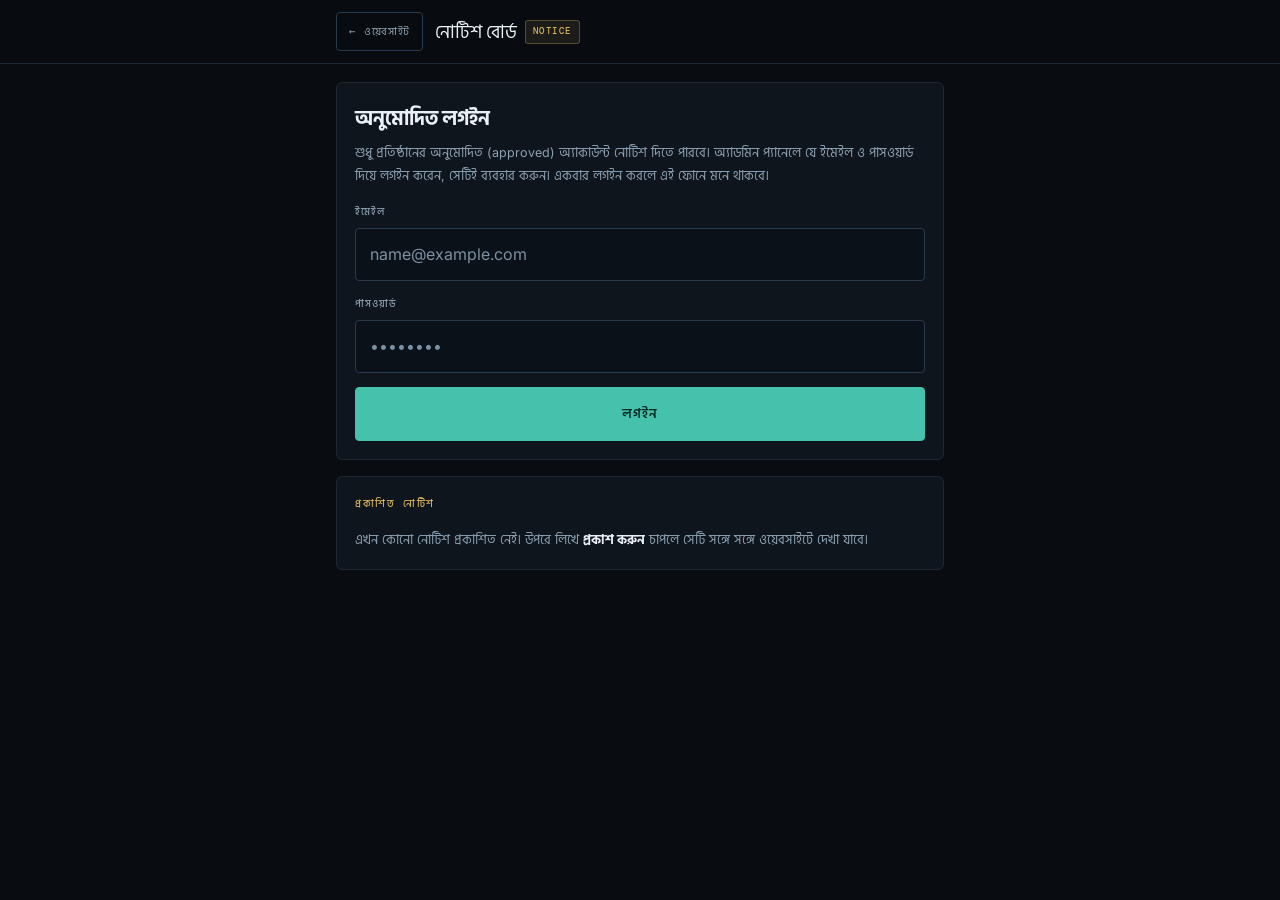
==== notice/index.html @ 4fd86514 "notice: phone notice board at /notice/ (approved login, publish, take down) + the live notice bar on" ====
<!DOCTYPE html>
<html lang="bn">
<head>
<meta charset="UTF-8">
<meta name="viewport" content="width=device-width, initial-scale=1.0">
<meta name="robots" content="noindex, nofollow">
<meta name="theme-color" content="#090d12">
<title>নোটিশ বোর্ড · Notice board</title>
<link rel="icon" href="../assets/img/logo.png">
<link rel="preconnect" href="https://fonts.googleapis.com">
<link rel="preconnect" href="https://fonts.gstatic.com" crossorigin>
<link href="https://fonts.googleapis.com/css2?family=DM+Mono:wght@400;500&family=Hind+Siliguri:wght@400;500;600;700&family=Inter+Tight:wght@500;600;700&family=Inter:wght@400;500;600&display=swap" rel="stylesheet">
<link rel="stylesheet" href="../assets/css/site.css?v=20261029m">
<style>
  /* ── the notice board page — phone first, one column, big targets ── */
  .nb-page{min-height:100vh; background:var(--bg)}
  .nb-top{
    position:sticky; top:0; z-index:20; background:var(--glass);
    backdrop-filter:blur(14px) saturate(130%); border-bottom:1px solid var(--border);
  }
  .nb-top-in{
    max-width:640px; margin:0 auto; padding:12px 16px;
    display:flex; align-items:center; gap:12px;
  }
  .nb-back{
    font-family:var(--font-mono); font-size:11px; letter-spacing:.06em; text-transform:uppercase;
    color:var(--muted); border:1px solid var(--border2); border-radius:var(--r-btn);
    padding:9px 12px; white-space:nowrap;
  }
  .nb-back:hover{color:var(--text); border-color:var(--accent); background:var(--accent-t)}
  .nb-brand{
    font-family:var(--font-head); font-size:18px; color:var(--text); margin-right:auto;
    display:flex; align-items:center; gap:8px;
  }
  .nb-brand b{
    font-family:var(--font-mono); font-size:9px; font-weight:500; letter-spacing:.16em;
    text-transform:uppercase; color:var(--gold); background:var(--gold-t);
    border:1px solid var(--gold-edge); border-radius:var(--r-tag); padding:3px 7px;
  }
  .nb-out{
    font-family:var(--font-mono); font-size:11px; letter-spacing:.06em;
    color:var(--muted); background:transparent; border:0; padding:9px 4px; cursor:pointer;
  }
  .nb-out:hover{color:var(--crimson)}
  .nb-wrap{max-width:640px; margin:0 auto; padding:18px 16px 64px; display:flex; flex-direction:column; gap:16px}
  .nb-card{
    background:var(--surface); border:1px solid var(--border);
    border-radius:var(--r-card); padding:18px;
  }
  .nb-card h1{font-family:var(--font-head); font-size:20px; margin-bottom:6px; color:var(--text)}
  .nb-card h2{
    font-family:var(--font-mono); font-size:10px; font-weight:500; letter-spacing:.16em;
    text-transform:uppercase; color:var(--gold); margin-bottom:14px;
  }
  .nb-hint{font-size:12.5px; color:var(--muted); line-height:1.8; margin-bottom:16px}
  .nb-page label{
    display:block; margin-bottom:14px;
    font-family:var(--font-mono); font-size:10px; letter-spacing:.1em;
    text-transform:uppercase; color:var(--muted);
  }
  .nb-page input, .nb-page select, .nb-page textarea{
    display:block; width:100%; margin-top:7px;
    background:var(--field); border:1px solid var(--border2); border-radius:var(--r-input);
    padding:13px 14px; color:var(--text);
    font-family:var(--font-body); font-size:16px; line-height:1.6;
    text-transform:none; letter-spacing:0;
  }
  .nb-page textarea{min-height:104px; resize:vertical}
  .nb-page input:focus, .nb-page select:focus, .nb-page textarea:focus{
    outline:none; border-color:var(--accent); box-shadow:0 0 0 3px var(--accent-ring);
  }
  .nb-count{
    font-family:var(--font-mono); font-size:10.5px; color:var(--muted2);
    text-align:right; margin:-8px 0 12px;
  }
  .nb-btn{
    width:100%; padding:15px 18px; border-radius:var(--r-btn); cursor:pointer;
    font-family:var(--font-mono); font-size:13px; font-weight:500; letter-spacing:.08em;
    text-transform:uppercase; background:var(--surface2); border:1px solid var(--border2);
    color:var(--text); transition:background .18s, border-color .18s, color .18s;
  }
  .nb-btn:hover{border-color:var(--accent); color:var(--accent-d); background:var(--accent-t)}
  .nb-btn:disabled{opacity:.55; cursor:not-allowed}
  .nb-primary{background:var(--accent); border-color:var(--accent); color:var(--accent-ink); font-weight:600}
  .nb-primary:hover{background:var(--accent-d); border-color:var(--accent-d); color:var(--accent-ink)}
  .nb-row{display:grid; grid-template-columns:1fr 1fr; gap:12px}
  .nb-msg{
    margin:0; padding:12px 14px; border-radius:var(--r-input);
    font-size:13px; line-height:1.7; border:1px solid var(--border2); background:var(--surface2);
    color:var(--body);
  }
  .nb-msg.is-ok{background:var(--teal-bg); border-color:var(--teal-edge); color:var(--teal)}
  .nb-msg.is-err{background:var(--crimson-bg); border-color:var(--crimson-edge); color:var(--crimson)}
  .nb-msg.is-busy{background:var(--amber-bg); border-color:var(--amber-edge); color:var(--amber)}
  .nb-item{border-top:1px solid var(--border); padding:14px 0}
  .nb-item:first-child{border-top:0; padding-top:0}
  .nb-item.is-expired{opacity:.55}
  .nb-item-head{display:flex; align-items:center; gap:8px; flex-wrap:wrap; margin-bottom:8px}
  .nb-tag{
    font-family:var(--font-mono); font-size:9.5px; letter-spacing:.14em; text-transform:uppercase;
    padding:4px 8px; border-radius:var(--r-tag); border:1px solid var(--border2); color:var(--muted);
  }
  .nb-tag.is-open{color:var(--teal); border-color:var(--teal-edge); background:var(--teal-bg)}
  .nb-tag.is-warn{color:var(--amber); border-color:var(--amber-edge); background:var(--amber-bg)}
  .nb-exp{font-family:var(--font-mono); font-size:9.5px; letter-spacing:.08em; color:var(--muted2)}
  .nb-item-text{font-size:14.5px; line-height:1.85; color:var(--body); margin-bottom:10px; white-space:pre-wrap}
  .nb-item-foot{display:flex; align-items:center; justify-content:space-between; gap:10px; flex-wrap:wrap}
  .nb-meta{font-family:var(--font-mono); font-size:10px; letter-spacing:.06em; color:var(--muted2)}
  .nb-del{
    font-family:var(--font-mono); font-size:11px; letter-spacing:.06em; cursor:pointer;
    padding:9px 14px; border-radius:var(--r-btn); white-space:nowrap;
    color:var(--crimson); background:var(--crimson-bg); border:1px solid var(--crimson-edge);
  }
  .nb-del:hover{background:var(--crimson); color:#fff; border-color:var(--crimson)}
  .nb-empty{font-size:13px; color:var(--muted); line-height:1.85}
  .nb-empty b{color:var(--text)}
  .nb-editor-head{display:flex; align-items:baseline; justify-content:space-between; gap:10px; margin-bottom:14px}
  .nb-who{font-family:var(--font-mono); font-size:10px; color:var(--muted2); word-break:break-all; text-align:right}
  @media (max-width:430px){
    .nb-brand{font-size:16px}
    .nb-brand b{display:none}
    .nb-row{grid-template-columns:1fr}
  }
</style>
</head>
<body class="nb-page">

<header class="nb-top">
  <div class="nb-top-in">
    <a class="nb-back" href="../">← ওয়েবসাইট</a>
    <span class="nb-brand">নোটিশ বোর্ড <b>Notice</b></span>
    <button class="nb-out" id="nbOut" type="button" hidden>লগআউট</button>
  </div>
</header>

<main class="nb-wrap">

  <!-- ── sign in (an approved institute account) ── -->
  <section class="nb-card" id="nbLogin" hidden>
    <h1>অনুমোদিত লগইন</h1>
    <p class="nb-hint">
      শুধু প্রতিষ্ঠানের অনুমোদিত (approved) অ্যাকাউন্ট নোটিশ দিতে পারবে। অ্যাডমিন প্যানেলে যে ইমেইল ও
      পাসওয়ার্ড দিয়ে লগইন করেন, সেটিই ব্যবহার করুন। একবার লগইন করলে এই ফোনে মনে থাকবে।
    </p>
    <label>ইমেইল
      <input id="nbEmail" type="email" inputmode="email" autocomplete="username" autocapitalize="off" spellcheck="false" placeholder="name@example.com">
    </label>
    <label>পাসওয়ার্ড
      <input id="nbPass" type="password" autocomplete="current-password" placeholder="••••••••">
    </label>
    <button class="nb-btn nb-primary" id="nbLoginBtn" type="button">লগইন</button>
  </section>

  <!-- ── composer ── -->
  <section class="nb-card" id="nbEditor" hidden>
    <div class="nb-editor-head">
      <h1>নতুন নোটিশ</h1>
      <span class="nb-who" id="nbWho"></span>
    </div>
    <label>নোটিশের লেখা
      <textarea id="nbText" maxlength="600" placeholder="যেমন: ভর্তি চলছে — ২০২৭ সেশনে আগ্রহী শিক্ষার্থীদের ভর্তি চলছে।"></textarea>
    </label>
    <div class="nb-count" id="nbCount">০ / ৬০০</div>
    <div class="nb-row">
      <label>ধরন
        <select id="nbTag"></select>
      </label>
      <label>শেষ তারিখ (ঐচ্ছিক)
        <input id="nbExpire" type="date">
      </label>
    </div>
    <button class="nb-btn nb-primary" id="nbPublish" type="button">প্রকাশ করুন</button>
  </section>

  <p class="nb-msg" id="nbMsg" hidden></p>

  <!-- ── what is live right now ── -->
  <section class="nb-card">
    <h2>প্রকাশিত নোটিশ</h2>
    <div id="nbList"></div>
  </section>

</main>

<script src="../assets/js/site-links.js"></script>
<script src="../assets/js/notice-board.js?v=20261029"></script>
</body>
</html>
---- assets/css/site.css ----
/* ═══════════════════════════════════════════════════════════════
   JAMIA ISLAMIA MADRASAH — PUBLIC WEBSITE STYLESHEET
   ONE THEME, DAY AND NIGHT — "Madrasah Dusk"
   Teal (the single screen accent) + gold (the heritage layer) on
   blue-black. There is no theme switch and no language switch: the
   palette is fixed — high-contrast enough for midday sun, calm enough
   for a night screen — and every label renders Bangla · English.
   Tokens & grading: website/PLAN.md §3–4
   ═══════════════════════════════════════════════════════════════ */

:root{
  color-scheme:dark;
  /* ── surfaces — blue-black, never pure black (legible in daylight) ── */
  --bg:#090d12;          /* page */
  --surface:#0f151c;     /* cards, header, footer */
  --surface2:#151e28;    /* subtle fills, hover */
  --field:#0b1118;       /* inputs sit a step darker than the card */
  --border:#1d2835;      /* hairline */
  --border2:#2a3a4c;     /* emphasized */
  --glass:rgba(9,13,18,.82);
  /* ── ink ── */
  --text:#eaf1f6;        /* ≈15.5:1 on cards */
  --body:#bfcedd;        /* ≈11:1 */
  --nav:#c3d4e2;
  --muted:#8ca1b3;       /* ≈6.5:1 */
  /* micro-labels — every use is 8.5–12px, so it must clear WCAG AA 4.5:1 as
     NORMAL text, not the 3:1 large-text allowance. Measured on all four
     surfaces: --bg 5.90 · --surface 5.56 · --surface2 5.10 · --field 5.74. */
  --muted2:#7b90a3;
  /* ── accent — teal, the one screen accent ── */
  --accent:#46c2ac;
  --accent-d:#6fdcc8;    /* hover / brighter on dark */
  --accent-ink:#052a24;  /* ink on a filled teal control */
  --accent-t:rgba(70,194,172,.12);
  --accent-edge:rgba(70,194,172,.32);
  --accent-ring:rgba(70,194,172,.24);
  --accent-glow:rgba(70,194,172,.32);
  /* ── gold — the heritage layer (eyebrows, rules, stepper, year chips) ── */
  --gold:#d8b45e;
  --gold-bright:#edcf8f;
  --gold-deep:#a9873d;
  --gold-t:rgba(216,180,94,.10);
  --gold-edge:rgba(216,180,94,.30);
  /* ── semantic status (only ever on status tags / messages) ── */
  --teal:#4fd6a5;    --teal-bg:rgba(79,214,165,.10);    --teal-edge:rgba(79,214,165,.30);
  --amber:#f2be5c;   --amber-bg:rgba(242,190,92,.10);   --amber-edge:rgba(242,190,92,.30);
  --crimson:#f0645c; --crimson-bg:rgba(240,100,92,.10); --crimson-edge:rgba(240,100,92,.30);
  /* ── shape — boxy: softly squared cards, 4px controls ── */
  --r-card:6px; --r-btn:4px; --r-input:4px; --r-tag:3px; --r-chip:10px;
  /* ── elevation — borders first; shadows only for lift / modals ── */
  --sh-1:0 1px 0 rgba(0,0,0,.35);
  --sh-2:0 18px 44px -20px rgba(0,0,0,.9);
  /* ── motion ── */
  --ease:cubic-bezier(.22,1,.36,1);
  --ease-soft:cubic-bezier(.16,1,.3,1);
  /* ── ambient ── */
  --hero-top:#0d1620;
  --glow:rgba(70,194,172,.08);
  /* ── type (unchanged) ── */
  --font-head:'Inter Tight','Hind Siliguri',system-ui,-apple-system,sans-serif;
  --font-body:'Inter','Hind Siliguri',system-ui,-apple-system,'Segoe UI',sans-serif;
  --font-mono:'DM Mono','Hind Siliguri',ui-monospace,monospace;
  /* Arabic masthead only — Amiri is the classic Naskh book face: its marks sit
     correctly at UI sizes, where more display-oriented Arabic faces crowd.
     Falls back to another Naskh serif, never to tofu or a Latin face. */
  --font-ar:'Amiri','Scheherazade New','Noto Naskh Arabic','Traditional Arabic',serif;
}

/* ── Heading face ─────────────────────────────────────
   English headings use Inter Tight (a professional, headline-optimised
   sans) at 600; Bangla headings fall through to Hind Siliguri. */
.brand-name,.sec-title,.hero h1,.subj-name,.step-title,.apply-title,.value-title,
.fact-v:not(.empty),.stepper-title,.page-head h1{
  font-weight:600; letter-spacing:-.01em;
}

/* ── Islamic identity — an eight-point girih lattice, drawn in CSS ──
   Two squares rotated 45° over each other, hairline gold at 10 %. Pure
   data-URI so the page still ships with no build step and no new asset. */
:root{
  --girih:url("data:image/svg+xml,%3Csvg xmlns='http://www.w3.org/2000/svg' width='72' height='72' viewBox='0 0 72 72'%3E%3Cg fill='none' stroke='%23d8b45e' stroke-opacity='.13' stroke-width='1'%3E%3Crect x='17' y='17' width='38' height='38'/%3E%3Crect x='17' y='17' width='38' height='38' transform='rotate(45 36 36)'/%3E%3Crect x='27' y='27' width='18' height='18'/%3E%3C/g%3E%3C/svg%3E");
}

/* ── Language law — ONE SLOT = ONE LANGUAGE ──
   English is the labelling/orientation layer: eyebrows, micro-labels,
   chips, buttons and ONE orientation line per section (`.sec-en`). Bangla
   carries all body prose — the same sentence is never repeated in the
   other language. `.bi-en` only decorates English fragments that JS
   appends beside a Bangla label (status chips, timeline chips). */
.bi-en{
  font-family:inherit; font-size:.86em; font-weight:400;
  letter-spacing:inherit; text-transform:inherit; color:var(--muted);
}
.bi-en::before{content:" · "; color:var(--muted2)}
.bi-en.is-block{
  display:block; margin-top:5px; font-size:.6em; font-weight:400;
  letter-spacing:0; line-height:1.55; color:var(--muted2);
}
.bi-en.is-block::before{content:""}

/* The section's single English orientation line (never a translation). */
.sec-en{
  margin:0 0 26px; max-width:82ch;
  font-family:var(--font-mono); font-size:11px; line-height:1.75;
  letter-spacing:.03em; color:var(--muted2);
}
.sec-sub + .sec-en{margin-top:-18px}

*{margin:0;padding:0;box-sizing:border-box}
html{scroll-behavior:smooth}
body{
  background:var(--bg); color:var(--text);
  font-family:var(--font-body); font-size:15px; line-height:1.75;
  min-height:100vh; -webkit-font-smoothing:antialiased;
}
a{color:var(--accent-d); text-decoration:none; transition:color .18s}
a:hover{color:var(--text)}
img{display:block; max-width:100%}
code{font-family:var(--font-mono); font-size:.9em; background:var(--surface2); padding:1px 6px; border-radius:4px}
::selection{background:var(--accent-ring)}
:focus-visible{outline:2px solid var(--accent); outline-offset:2px; border-radius:4px}

/* ── Skip link — the first focusable element on every page ─────────────
   Keyboard and screen-reader users reach the page's content without walking
   the nine-item nav. Fixed (not absolute) so it still appears when the page
   is already scrolled; off-screen until focused, then it drops into the
   corner. z 120 sits above the header (100) and under the toast (500) — the
   site's existing overlay scale, no new rung. */
.skip-link{
  position:fixed; left:12px; top:-60px; z-index:120;
  display:inline-flex; align-items:center; min-height:44px; padding:0 20px;
  border-radius:var(--r-btn);
  background:var(--accent); color:var(--accent-ink);
  font-family:var(--font-mono); font-size:12px; font-weight:500;
  letter-spacing:.1em; text-transform:uppercase;
  transition:top 150ms var(--ease);
}
.skip-link:focus{top:8px; color:var(--accent-ink)}

/* ── Header ─────────────────────────────────────────── */
.site-header{
  position:sticky; top:0; z-index:100;
  background:var(--glass); backdrop-filter:blur(14px) saturate(130%);
  border-bottom:1px solid var(--border);
}
.header-in{
  max-width:1200px; margin:0 auto; padding:8px 24px;
  /* ONE bar height at every breakpoint: every row in it (brand, nav, Apply,
     menu) is a 44px target, so the sticky header lands on 60px everywhere and
     the section scroll offsets stay honest */
  min-height:60px;
  display:flex; align-items:center; gap:20px;
}
.brand{display:flex; align-items:center; gap:12px; min-width:44px; min-height:44px; flex-shrink:0}
.brand img{
  height:34px; width:auto; max-width:42px; object-fit:contain; flex-shrink:0;
  background:var(--surface2); border:1px solid var(--gold-edge); border-radius:6px; padding:3px;
}
/* ── Ribbon brand — the wordmark unfolds and folds back on its own ────────
   The logo-reveal idea, brought to the masthead, where the identity is
   actually read. Nothing about it is hover-gated: the Bangla name and the
   Latin line beneath it open slowly, hold readable for the longest part of the
   cycle, fold back behind the emblem, and start again. The emblem itself never
   moves, so the bar keeps its anchor at every moment of the loop.
   The fold is a clip on the text (max-width + overflow), not the text sliding
   away under the nav — the bar genuinely shortens to the emblem, while
   everything to its right (nav, Apply, menu) is pinned right and cannot jump.
   --brand-open must be at least the rendered width of the name or the last
   letter stays clipped. It is set from measurement, not taste: _probe_brand.js
   reports the rendered name width at every breakpoint and fails the check if
   nameWidth > --brand-open. And because the open state IS the natural width,
   the loop can never make the bar wider than the static header it replaces —
   so no breakpoint can overflow by animating. */
.brand-name{
  font-family:var(--font-head); font-size:17px; color:var(--text);
  white-space:nowrap;
  /* 1.35, not 1.2 — the name now clips itself, and Bangla matras sit above the
     Latin em box, so 1.2 shaved their tops off */
  line-height:1.35;
  --brand-open:182px;
  max-width:var(--brand-open); overflow:hidden;
  /* a flex item's automatic minimum is its min-content width, which would win
     over max-width and stop the fold dead — so it has to be released */
  min-width:0;
  animation:brand-unfold 12s var(--ease) infinite;
}
.brand-sub{
  display:block; font-family:var(--font-mono); font-size:8.5px; letter-spacing:.16em;
  text-transform:uppercase; color:var(--muted2); margin-top:3px;
  animation:brand-sub-in 12s var(--ease) infinite;
}
/* One slow 12s cycle: folded at the turn of the loop, a 2.2s unfold, six
   seconds readable, a 2.4s fold. Slow on purpose — this is a masthead, not a
   banner. Each segment runs on the site's --ease, never a linear ramp. */
@keyframes brand-unfold{
  0%,  6%{max-width:0;                 opacity:0; animation-timing-function:var(--ease)}
  24%, 74%{max-width:var(--brand-open); opacity:1; animation-timing-function:var(--ease)}
  94%,100%{max-width:0;                 opacity:0; animation-timing-function:var(--ease)}
}
/* the Latin line arrives a beat after the name, so the two never travel as one
   block — the same stagger the card had */
@keyframes brand-sub-in{
  0%, 12%{opacity:0; transform:translateX(-6px); animation-timing-function:var(--ease)}
  30%, 74%{opacity:1; transform:none;             animation-timing-function:var(--ease)}
  92%,100%{opacity:0; transform:translateX(-6px); animation-timing-function:var(--ease)}
}
.nav{margin-left:auto; display:flex; align-items:center; gap:2px}
.nav a{
  /* every nav row is a 44px target — one rule, exact, whatever the font
     metrics do (the ≤1120px menu is the phone path; this covers tablets) */
  display:inline-flex; align-items:center; min-height:44px; min-width:44px;
  font-size:14px; line-height:1.35; color:var(--nav); padding:0 12px; border-radius:var(--r-btn);
  transition:color .18s, background .18s;
}
.nav a:hover{color:var(--text); background:var(--surface2)}
.nav a.active{color:var(--accent-d); background:var(--accent-t); font-weight:500}
.menu-btn{
  display:none; margin-left:0; background:var(--surface); border:1px solid var(--border2);
  color:var(--text); border-radius:var(--r-btn); padding:9px 13px; cursor:pointer;
  min-width:44px; min-height:44px;
  font-family:var(--font-mono); font-size:12px;
}

@media (max-width:1360px){
  .nav a{padding-left:8px; padding-right:8px}
}

/* ── Header apply button — the one action in the bar ──
   One 34px box, the same height as the logo and the nav rows, so the header
   never grows a second baseline. Resting state is a tinted ghost (borders
   first, no bloom); the solid accent fill arrives on hover and on keyboard
   focus, which keeps the single-accent law without parking a bright mint
   block in an otherwise quiet bar. */
.apply-wrap{position:relative; margin-left:2px; flex-shrink:0}
.apply-btn{
  --fill:var(--accent);
  position:relative; isolation:isolate; overflow:hidden;
  display:inline-flex; align-items:center; justify-content:center; gap:7px;
  height:44px; padding:0 15px; white-space:nowrap;
  font-family:var(--font-mono); font-size:12px; font-weight:500; letter-spacing:.06em;
  line-height:1; text-transform:uppercase; text-decoration:none;
  border-radius:var(--r-btn); cursor:pointer;
  background:var(--accent-t); border:1px solid var(--accent-edge); color:var(--accent-d);
  box-shadow:none;
  transition:background .18s, border-color .18s, color .18s;
}
/* the accent fill arrives as the corner disc (`.btn::before` / `.apply-btn::before`) */
.apply-btn:hover,.apply-btn:focus-visible{border-color:var(--accent); color:var(--accent-ink)}
.apply-btn:active{transform:translateY(1px)}
.apply-caret{font-size:10.5px; opacity:.95; transition:transform .2s var(--ease)}
.apply-btn-en{font-size:9.5px; letter-spacing:.08em; text-transform:none; opacity:.8}
.apply-btn:hover .apply-btn-en,.apply-btn:focus-visible .apply-btn-en{opacity:.95}
.apply-btn:hover .apply-caret{transform:translateX(2px)}

/* Centred action row (Find us / Explore) */
.locate-row{display:flex; justify-content:center; gap:12px; flex-wrap:wrap; margin-top:22px}
.btn-lg{padding:15px 30px; font-size:13px}

/* ── Merged "Apply & Track" block ───────────────────── */
/* process steps inside the card — plain rows, never nested cards */
.steps-row{
  display:grid; grid-template-columns:repeat(3,1fr); gap:0;
  padding-bottom:22px; margin-bottom:22px; border-bottom:1px solid var(--border);
}
.step-block{padding:0 22px}
.step-block:first-child{padding-left:0}
.step-block:last-child{padding-right:0}
.step-block + .step-block{border-left:1px solid var(--border)}
.steps-row .step-title{font-size:17px; margin-bottom:4px}
.steps-row .step-desc{font-size:12.5px; line-height:1.72}
.steps-row .step-num{margin-bottom:6px}
.steps-row--solo{padding-bottom:0; margin-bottom:0; border-bottom:0}
/* the Hifz stages inside the Hifzul Quran stream card — plain columns, never nested cards */
.steps-row--in-card{border-top:1px solid var(--border); padding-top:22px; padding-bottom:0; margin-bottom:0}

/* a card that spans the whole grid row (e.g. the Hifzul Quran stream) */
.card--wide{grid-column:1/-1}
.card--wide .apply-desc{max-width:82ch}

.apply-rows{display:flex; flex-direction:column}
.apply-row{
  display:flex; align-items:center; justify-content:space-between; gap:24px;
  padding:22px 0; border-bottom:1px solid var(--border); flex-wrap:wrap;
}
.apply-row:first-child{padding-top:2px}
.apply-row-main{flex:1 1 320px; min-width:0}
.apply-row .btn{flex-shrink:0}
.apply-track{margin-top:24px}
.apply-track .hint{font-size:12px; color:var(--muted2); margin-top:10px}
.apply-track [data-track-result]:empty{display:none}
.apply-track [data-track-result] .panel{margin:16px 0 0}

/* ── Layout ─────────────────────────────────────────── */
.wrap{max-width:1080px; margin:0 auto; padding:0 24px}
.section{padding:72px 0 8px; scroll-margin-top:80px}
.sec-head{display:flex; align-items:center; gap:16px; margin-bottom:26px}
.eyebrow{
  font-family:var(--font-mono); font-size:10.5px; letter-spacing:.16em; text-transform:uppercase;
  color:var(--gold); background:var(--gold-t); border:1px solid var(--gold-edge);
  padding:6px 14px; border-radius:var(--r-tag); white-space:nowrap;
}
.eyebrow .bi-en{color:var(--gold-deep); font-size:.94em; font-weight:inherit; letter-spacing:inherit}
.eyebrow .bi-en::before{color:var(--gold-deep)}
.sec-title{font-family:var(--font-head); font-size:28px; color:var(--text); white-space:nowrap}
.sec-rule{flex:1; height:1px; background:linear-gradient(90deg,var(--gold-edge),var(--border) 42%,transparent); min-width:24px; position:relative}
.sec-rule::before{content:""; position:absolute; left:0; top:-2px; width:6px; height:6px; background:var(--gold); transform:rotate(45deg); opacity:.85}
.sec-sub{color:var(--muted); font-size:14px; line-height:1.9; margin:-16px 0 26px; max-width:78ch}

/* ── Stacking + state helpers (replaced inline style attributes) ──
   `#about` stacks facts → narrative → values on a 14px rhythm; a sub-page
   section that follows the page head pulls up so the head does not
   double-space; `.loading-note` is the JS-injected placeholder line. */
#about .facts + .card,#about .card + .grid{margin-top:14px}
.section--tight{padding-top:6px}
.section--lead{padding-top:34px}
.loading-note{color:var(--muted)}

/* ── Hero ───────────────────────────────────────────── */
.hero{
  position:relative; overflow:hidden; border-bottom:1px solid var(--border);
  /* Ambient glow: the accent at 8 % twice — a wide wash behind the title and a
     soft off-centre bloom — over the theme's gradient start. Token-driven, so
     both themes get the same treatment at the same (legal) intensity. */
  background:
    radial-gradient(1100px 420px at 50% -20%, var(--glow), transparent 72%),
    radial-gradient(620px 300px at 12% 4%, var(--glow), transparent 70%),
    linear-gradient(180deg, var(--hero-top) 0%, var(--bg) 100%);
}
.hero::before{
  content:""; position:absolute; inset:0; pointer-events:none;
  background-image:var(--girih); background-size:72px 72px;
  -webkit-mask-image:radial-gradient(120% 90% at 50% 0%, #000 0%, transparent 72%);
  mask-image:radial-gradient(120% 90% at 50% 0%, #000 0%, transparent 72%);
}
/* ── Hero masthead — the Basmala ─────────────────────
   One gold line above the identity, sized as a seal (25px, 20px on phones) and
   never as a second headline (the H1 is 52px). Set in Amiri — the Naskh book
   face whose marks sit correctly at UI sizes — in the same gold as the section
   eyebrows and the stepper, with two hairlines that fade outward into the girih.
   Decorative for assistive tech: the logo alt and the H1 already state the same
   identity, so it must not detour a screen reader into Arabic. */
.hero-basmala{
  display:flex; align-items:center; justify-content:center; gap:18px;
  max-width:460px; margin:0 auto 26px;
  font-family:var(--font-ar); font-size:25px; line-height:1.85;
  letter-spacing:0; color:var(--gold-bright); opacity:.95;
}
.hero-basmala span{display:block; white-space:nowrap}
.hero-basmala::before,.hero-basmala::after{
  content:""; flex:1 1 32px; height:1px; min-width:28px;
}
.hero-basmala::before{background:linear-gradient(to right, var(--gold-edge), transparent)}
.hero-basmala::after{background:linear-gradient(to left, var(--gold-edge), transparent)}

.hero-in{position:relative; text-align:center; padding:62px 24px 68px; max-width:800px; margin:0 auto}
.hero-logo{
  height:132px; width:auto; max-width:60%; margin:0 auto 26px; object-fit:contain;
  background:var(--surface2); border:1px solid var(--gold-edge); border-radius:6px;
  padding:12px; box-shadow:var(--sh-1);
}
.hero h1{font-family:var(--font-head); font-size:52px; line-height:1.14; color:var(--text); margin-bottom:12px}
.hero h1 .bi-en{margin-top:6px}
/* Hero slogan — English, set in the headline face (Inter Tight 600) so it reads
   as a motto under the name rather than as body copy. Latin caps sit smaller
   than Bangla at the same size, hence 17px against the old 16px. */
.hero-tag{
  font-family:var(--font-head); font-size:17px; font-weight:600;
  letter-spacing:.012em; color:var(--accent-d); margin-bottom:16px;
}
.hero p{color:var(--body); font-size:15.5px; line-height:1.95; max-width:640px; margin:0 auto 26px}
.hero p .bi-en{display:block; margin-top:10px; padding-top:10px; border-top:1px solid var(--gold-edge); font-size:12.5px; line-height:1.85; color:var(--muted)}
.hero p .bi-en::before{content:""}
.hero-note{
  font-family:var(--font-mono); margin-top:20px; font-size:10.5px; letter-spacing:.14em;
  text-transform:uppercase; color:var(--muted2);
}
.hero-note .bi-en{display:block; margin-top:5px; font-size:9.5px; letter-spacing:.12em; color:var(--muted2); opacity:.85}
.hero-note .bi-en::before{content:""}

/* ── Buttons ────────────────────────────────────────── */
.btn{
  --fill:var(--accent);              /* the disc that sweeps in on hover */
  position:relative; isolation:isolate; overflow:hidden;
  display:inline-flex; align-items:center; gap:9px;
  min-height:44px;
  font-family:var(--font-mono); font-size:13px; font-weight:500; letter-spacing:.08em; text-transform:uppercase;
  padding:13px 22px; border-radius:var(--r-btn); cursor:pointer;
  background:var(--surface); border:1px solid var(--border2); color:var(--text);
  box-shadow:none;
  transition:background .18s, border-color .18s, color .18s, transform .18s;
}
.btn:hover{border-color:var(--accent); color:var(--accent-ink)}
.btn:active{transform:translateY(1px)}
.btn-primary{--fill:var(--accent-d); background:var(--accent); border-color:var(--accent); color:var(--accent-ink); font-weight:500; box-shadow:0 12px 26px -16px var(--accent-glow)}
/* an already-solid button still has to *show* a sweep, so its disc is the
   brighter hover tone the button used to fade to — same end state, new path */
.btn-primary:hover{border-color:var(--accent-d)}
.btn-sm{padding:9px 16px; font-size:11.5px}
.btn[disabled]{opacity:.55; cursor:not-allowed}

/* ── Button hover: the corner disc sweep ───────────────
   After the Uiverse button by "yaasiinaxmed" — a ::before disc parked at the
   bottom-right corner that travels over the face on hover. The sweep is kept;
   the template's measurements are not: a fixed 6em × 2.6em button, a 150 × 200px
   disc and #0077ff belong to a 17px standalone demo, not to a 44px-high
   auto-width control on one token-based accent.

   Why these numbers:
   · `width:280%` is derived, not guessed — and the FIRST derivation was wrong:
     at 240% every wide button was covered, but the 70px-wide header CTA at
     390px came out radius 81.6px against a far corner at 82.7px, one pixel
     short, which reads as a smear rather than a sweep. The radius is 1.4 × the
     content width and has to reach √(W²+H²), which holds from W ≈ 49px at this
     site's 44px height. Rather than trust any algebra, `_probe_btnfill.js`
     measures the cover on every control at five widths and demands 5% headroom.
   · `translate(50%,50%)` drops the disc's centre exactly onto the corner and
     `scale()` grows it about that centre, so the fill starts as a point at the
     corner. A transform stays on the compositor; the template animates
     `top`/`left`, which re-runs layout on every frame.
   · `z-index:-1` plus `isolation:isolate` on the control paints the disc above
     the button's own background and below its in-flow text — spec paint order,
     without borrowing the template's `z-index:1` (which would leak into the
     header's stack).
   The control's box, radius, border width and shadow never change and nothing
   here translates the button itself (blueprint C4 / Part 4.7: the *control*
   recolours; the ink and the paint inside it are ours to animate). */
.btn::before, .apply-btn::before{
  content:""; position:absolute; z-index:-1; pointer-events:none;
  right:0; bottom:0; width:280%; aspect-ratio:1; border-radius:50%;
  background:var(--fill);
  transform:translate(50%,50%) scale(0);
  transition:transform 200ms var(--ease);
}
/* hover and keyboard focus fill it; a disabled control stays inert */
.btn:not([disabled]):hover::before,
.btn:not([disabled]):focus-visible::before,
.apply-btn:hover::before,
.apply-btn:focus-visible::before{transform:translate(50%,50%) scale(1)}

/* ── Cards ────────────────────────────────────────────
   Hover law (blueprint Part 4.7 + the C1 state row): grid cards lift 5px, the
   hairline turns accent, the signature accent bar runs from its 40px stub to
   full width and an 8 % accent bloom fades in — all on the card easing.
   Buttons only recolour; list rows only change background. */
.card{
  position:relative; background:var(--surface);
  border:1px solid var(--border); border-radius:var(--r-card);
  overflow:hidden; box-shadow:var(--sh-1);
  transition:transform 380ms var(--ease), box-shadow 380ms var(--ease), border-color 380ms var(--ease);
}
.card::before{
  content:""; position:absolute; top:0; left:0; height:3px; width:40px;
  background:var(--accent); z-index:2;
  transition:width 400ms var(--ease);
}
.card::after{
  content:""; position:absolute; inset:0; pointer-events:none; opacity:0;
  background:radial-gradient(ellipse at 0% 0%, var(--glow), transparent 70%);
  transition:opacity 300ms var(--ease);
}
.card-pad{position:relative; z-index:1; padding:22px}
.card:hover{transform:translateY(-5px); box-shadow:var(--sh-2); border-color:var(--accent)}
.card:hover::before{width:100%}
.card:hover::after{opacity:1}

/* ── Streams — FOUR cards in ONE ROW, on the owner's PRICING-SHEET anatomy
   The reference (2026-10-29) is a pricing sheet: a small accent line, the
   headline, ONE full-width action, then the features as a list — every row
   with a circular check. That order and that hierarchy are what is adopted.
   NOT adopted: the reference's pill radius (Part 4.4 — controls are 4px) and
   its per-card accent tint; all four cards keep the site's one accent on one
   surface, and the status tags carry the difference.

   ONE ROW from 1024px up. The section measures 1032px, so a card is ~246px:
   the four read as one sheet instead of two rows of slabs. 2-up from 761px,
   1-up under it.

   EVERY CARD TAKES ITS OWN HEIGHT. The lists run 3–7 rows; stretching all four
   to the tallest only parks four empty rows of dead card under the Hifz
   stream — the exact bulk this rebuild is removing. What DOES line up across
   the row is the head, the name, the note, the action and the first check row,
   and that is what makes four cards read as one sheet.

   The two LIVE streams hold the action; the two that open later hold the SAME
   control in the SAME slot, `disabled` — the row still lines up and nothing
   offers an action that does not exist. The signature 40px accent bar and the
   5px hover lift come from `.card` and are untouched. */
.stream-grid{
  display:grid; grid-template-columns:repeat(2,minmax(0,1fr));
  align-items:start; gap:14px;
}
.stream-card{display:flex}
.stream-card .card-pad{flex:1; display:flex; flex-direction:column; padding:16px}
/* the card's top line: the accent eyebrow, with the status tag at its right */
.stream-head{display:flex; align-items:center; justify-content:space-between; gap:10px; margin-bottom:10px}
.stream-eyebrow{
  min-width:0; overflow:hidden; text-overflow:ellipsis; white-space:nowrap;
  font-family:var(--font-mono); font-size:9px; line-height:1.4;
  letter-spacing:.18em; text-transform:uppercase; color:var(--accent-d);
}
.stream-title{
  font-family:var(--font-head); font-weight:600; font-size:19px; line-height:1.28;
  color:var(--text); margin-bottom:5px;
}
.stream-title span{
  display:block; margin-top:3px;
  font-family:var(--font-mono); font-size:9px; font-weight:400;
  letter-spacing:.14em; text-transform:uppercase; color:var(--muted2);
}
/* the note reserves two lines here and three at 4-up (see the 1024 block), so
   the action and the first check row land on one y across the row — the
   reference gets that free from equal-length feature lists; the streams do not
   have those */
.stream-desc{font-size:12px; color:var(--muted); line-height:1.65; min-height:3.3em; margin-bottom:12px}
/* the one action — full width of the card's own measure, never a pill */
.stream-cta{width:100%; justify-content:center; text-align:center; flex:none; line-height:1.2; margin-bottom:12px; padding-left:10px; padding-right:10px}
/* the subjects: rows with a check ring, not chips — the ring is the mark and
   the subject name is the label (the ring is `aria-hidden` in the markup) */
.stream-list{list-style:none; display:flex; flex-direction:column; gap:8px}
.stream-list li{
  display:flex; align-items:center; gap:9px;
  font-family:var(--font-mono); font-size:11.5px; line-height:1.45; letter-spacing:.02em;
  color:var(--body);
}
.stream-check{
  flex:none; width:18px; height:18px; display:inline-flex; align-items:center; justify-content:center;
  border:1px solid var(--accent-edge); border-radius:50%;
  background:var(--accent-t); color:var(--accent-d);
}
.stream-check svg{width:10px; height:10px; display:block}
.stream-list-more{color:var(--muted2)}
.stream-list-more .stream-check{border-color:var(--border2); background:transparent; color:var(--muted2)}
.stream-card.is-soon .stream-eyebrow{color:var(--muted)}
.stream-card.is-soon .stream-title{color:var(--muted)}
.stream-card.is-soon .stream-desc{color:var(--muted2)}
.stream-card.is-soon .stream-check{border-color:var(--border2); background:var(--surface2); color:var(--muted2)}
/* ── 4-up: the sheet proper, from 1024px ────────────────────────────── */
@media (min-width:1024px){
  .stream-grid{grid-template-columns:repeat(4,minmax(0,1fr))}
  /* at a quarter of the measure the eyebrow and the tag cannot share a line
     without the eyebrow losing its words to an ellipsis — so the head stacks,
     on all four cards, and still lines up. The tag keeps its status inks but
     loses its button-sized padding at this width. */
  .stream-head{flex-direction:column; align-items:flex-start; gap:5px}
  .stream-head .tag{font-size:9px; padding:3px 9px; letter-spacing:.12em}
  .stream-title{font-size:18px}
  .stream-desc{min-height:4.95em}   /* three lines at line-height 1.65 */
}

/* ── Culture — the SIX-STOP RAIL ──────────────────────────────────────
   The owner's reference is a vertical infographic: ONE connector line, the
   cards alternating either side of it, and a bare icon perched on the line
   where each card joins. Laid HORIZONTALLY it becomes this: one hairline
   spine across the section, the six ideals alternating above and below it,
   each panel hanging off the spine on a short stem, and its gold line icon
   standing ON the spine — the icon's own background knocks the hairline out
   where it passes, so the icon reads as the joint rather than a decoration.
   Geometry: ONE grid. Every stop owns three cells — panel · rail · empty
   side — and `display:contents` flattens the stop into those cells, so all
   six spine segments land on the same line however tall a panel grows. The
   outer rows are equal (1fr), which is what keeps the two rows of panels
   symmetric about the spine at every width.
   Nothing in the rail is a control: no link, no hover state, no shadow. */
.aspects{
  position:relative;
  display:grid; grid-auto-flow:column;
  grid-template-columns:repeat(6,minmax(0,1fr));
  grid-template-rows:minmax(0,1fr) 34px minmax(0,1fr);
}
/* the stop is three grid cells of the strip but stays ONE unit in the DOM */
.aspect{display:contents}
.asp-cell{min-width:0}

/* the panel — a hairline box hanging off the spine. Odd stops sit above it,
   even stops below, and the gold tint alternates with them: that is the
   reference's own two-tone rhythm, one accent layer, never a second accent */
.asp-cell--box{display:flex; justify-content:center; align-self:end; padding:0 7px 22px}
.aspect:nth-child(even) .asp-cell--box{align-self:start; padding:22px 7px 0}
.asp-box{
  position:relative; width:100%;
  padding:13px 13px 15px;
  background:var(--surface); border:1px solid var(--border2); border-radius:var(--r-card);
}
.aspect:nth-child(even) .asp-box{background:var(--gold-t); border-color:var(--gold-edge)}
/* the stem — panel edge to the spine: 22px of air + half the 34px rail row */
.asp-box::after{
  content:""; position:absolute; left:50%; top:100%; width:1px; height:39px;
  background:var(--gold-edge);
}
.aspect:nth-child(even) .asp-box::after{top:auto; bottom:100%}

/* the rail — one hairline per stop, butted together into a single spine and
   trimmed at the two outer stops, so the line starts and ends ON an icon */
.asp-cell--rail{position:relative}
.asp-cell--rail::before{
  content:""; position:absolute; left:0; right:0; top:16.5px; height:1px;
  background:var(--gold-edge);
}
.aspect:first-child .asp-cell--rail::before{left:50%}
.aspect:last-child .asp-cell--rail::before{right:50%}
/* the icon stands on the spine as bare gold line art — no disc, no node.
   Its --bg block is what hides the hairline behind the drawing. */
.asp-icon{
  position:absolute; left:50%; top:50%; transform:translate(-50%,-50%);
  display:block; line-height:0; color:var(--gold);
  background:var(--bg); padding:3px;
}
.asp-icon svg{width:26px; height:26px}

/* the panel's own type — a 6-stop rail is tighter than the page's 19px/13px */
.asp-box .subj-en{margin-bottom:8px}
.asp-box .value-title{font-size:15.5px; line-height:1.45; margin-bottom:6px}
.asp-box .value-desc{font-size:12px; line-height:1.75}

/* ── Grids ──────────────────────────────────────────── */
.grid{display:grid; gap:16px}
/* Fixed 3-up card grids: the browser always makes exactly three tracks, so a row
   is either full or the last row simply has fewer cards — never a half-empty
   trailing track (which is what auto-fit/auto-fill produced). 2-up ≤760px,
   stacked ≤560px. */
.grid-streams{grid-template-columns:repeat(3,1fr)}
.grid-values{grid-template-columns:repeat(3,1fr)}

/* Subject / step cards */
.subj-name{font-family:var(--font-head); font-size:20px; color:var(--text); margin-bottom:3px}
.subj-en{font-family:var(--font-mono); font-size:10px; letter-spacing:.12em; text-transform:uppercase; color:var(--gold-deep); margin-bottom:9px}
.step-num{font-family:var(--font-mono); font-size:10px; letter-spacing:.16em; text-transform:uppercase; color:var(--accent-d); margin-bottom:10px}
.step-title{font-family:var(--font-head); font-size:19px; margin-bottom:6px}
.step-desc{font-size:13px; color:var(--muted); line-height:1.8}
.step-desc .bi-en{display:block; margin-top:5px; font-size:12px; color:var(--muted2)}
.step-desc .bi-en::before{content:""}
.value-title .bi-en,.apply-title .bi-en,.step-title .bi-en,.tch-name .bi-en,.super-name .bi-en,.subj-name .bi-en{
  display:block; margin-top:4px; font-size:.54em; font-weight:400;
  letter-spacing:0; text-transform:none; color:var(--muted2); line-height:1.5;
}
.value-title .bi-en::before,.apply-title .bi-en::before,.step-title .bi-en::before,
.tch-name .bi-en::before,.super-name .bi-en::before,.subj-name .bi-en::before{content:""}
.value-desc .bi-en{display:block; margin-top:6px; font-size:11.5px; line-height:1.75; color:var(--muted2)}
.value-desc .bi-en::before{content:""}

/* Apply / division cards */
.apply-card{text-align:left; display:flex; flex-direction:column; gap:14px}
.apply-title{font-family:var(--font-head); font-size:23px; color:var(--text)}
.apply-desc{font-size:13px; color:var(--muted); line-height:1.85; flex:1}

/* Value / culture cards */
.value-title{font-family:var(--font-head); font-size:19px; margin-bottom:6px}
.value-desc{font-size:13px; color:var(--muted); line-height:1.85}

/* ── Facts strip ────────────────────────────────────── */
.facts{display:grid; grid-template-columns:repeat(auto-fit,minmax(180px,1fr)); gap:16px}
.fact{background:var(--surface); border:1px solid var(--border); border-radius:var(--r-card); padding:18px 20px; box-shadow:var(--sh-1)}
.fact-k{font-family:var(--font-mono); font-size:9.5px; letter-spacing:.16em; text-transform:uppercase; color:var(--gold-deep); margin-bottom:8px}
.fact-v{font-family:var(--font-head); font-size:20px; color:var(--text)}
.fact-v.empty{
  font-family:var(--font-mono); font-size:12px; color:var(--muted2);
  border-bottom:1px dashed var(--border2); display:inline-block; padding-bottom:2px;
}

/* ── Narrative ──────────────────────────────────────── */
.narrative p{font-size:14.5px; line-height:1.95; color:var(--body); margin-bottom:14px}
.narrative p:last-child{margin-bottom:0}
.narrative strong{color:var(--text); font-weight:600}

/* ── Milestones — the HERITAGE INFOGRAPHIC RAIL ───────────────
   One horizontal rail through the section. Each milestone owns a column: the
   node (year pill + numbered circle) sits above the line and the story below,
   or the other way round — alternating down the line — with an arrow into the
   next segment. The columns are cells of ONE grid, so every segment lands on
   the same line however long a story is. Two round arrows walk the line and the
   edges fade, so a half-visible column reads as the previous / next step. */
/* the rail — the line the nodes sit on, drawn segment by segment */
/* the two round arrows walk the line, one column at a time */
.hist-band{display:flex; align-items:center; gap:12px}
.hist-nav{
  /* 44px: the rail's two arrows are the section's only controls, so they take
     the full touch target (the icon inside stays 18px) */
  flex:0 0 auto; width:44px; height:44px; border-radius:50%; padding:0;
  display:flex; align-items:center; justify-content:center;
  color:var(--muted); background:var(--surface); border:1px solid var(--border2);
  cursor:pointer;
  transition:color 180ms var(--ease), border-color 180ms var(--ease), background 180ms var(--ease);
}
.hist-nav svg{width:18px; height:18px}
.hist-nav:hover{color:var(--gold); border-color:var(--gold-edge); background:var(--gold-t)}
.hist-nav[aria-disabled="true"]{opacity:.3; cursor:default; color:var(--muted2); border-color:var(--border)}
.hist-nav[aria-disabled="true"]:hover{color:var(--muted2); border-color:var(--border); background:var(--surface)}
/* the line scrolls sideways; the native bar is hidden because the arrows and the
   edge fade carry the affordance, and the fade is what stops a half column from
   reading as cut off — it reads as the previous / next step instead */
.hist-scroll{
  flex:1 1 auto; min-width:0;
  overflow-x:auto; overflow-y:hidden; padding:4px 0;
  scrollbar-width:none; -ms-overflow-style:none;
  -webkit-mask-image:linear-gradient(90deg,transparent 0,#000 78px,#000 calc(100% - 78px),transparent 100%);
  mask-image:linear-gradient(90deg,transparent 0,#000 78px,#000 calc(100% - 78px),transparent 100%);
}
.hist-scroll::-webkit-scrollbar{display:none}
/* at either end the matching fade is dropped, so the first and last step are
   never dimmed by a fade with nothing behind it */
.hist-scroll.is-start{
  -webkit-mask-image:linear-gradient(90deg,#000 0,#000 calc(100% - 78px),transparent 100%);
  mask-image:linear-gradient(90deg,#000 0,#000 calc(100% - 78px),transparent 100%);
}
.hist-scroll.is-end{
  -webkit-mask-image:linear-gradient(90deg,transparent 0,#000 78px,#000 100%);
  mask-image:linear-gradient(90deg,transparent 0,#000 78px,#000 100%);
}
.hist-scroll.is-start.is-end{-webkit-mask-image:none; mask-image:none}
.hist-strip{
  display:grid; grid-auto-flow:column;
  /* the outer rows are equal, so the rail sits exactly on the strip's centre
     line — that is what lets the two arrows sit on the rail itself */
  grid-template-rows:minmax(0,1fr) 30px minmax(0,1fr);
  grid-auto-columns:minmax(228px,1fr);
}
/* the step owns three grid cells (node side · rail · story side) but stays ONE
   element in the DOM, so each milestone still reads as a unit */
.stepper-step{display:contents}
.hist-cell{
  display:flex; flex-direction:column; align-items:center; text-align:center;
  padding:0 14px;
}
.hist-up{justify-content:flex-end}
.hist-down{justify-content:flex-start}

/* the node side — the YEAR pill sits on the stem, standing on the rail.
   It used to be paired with a numbered circle (০১…০৭) beyond it; the owner
   removed the numbers, so the year is the whole node and the pill itself
   carries the 44px target. */
.hist-node{
  position:relative; display:flex; flex-direction:column; align-items:center; gap:10px;
  text-decoration:none;
}
.hist-up .hist-node{flex-direction:column-reverse}
.hist-node::before{
  content:""; position:absolute; left:50%; width:1px; background:var(--gold-edge);
}
.hist-up .hist-node::before{top:0; bottom:-15px}
.hist-down .hist-node::before{top:-15px; bottom:0}
.stepper-year{
  position:relative; z-index:1;
  display:inline-flex; align-items:center; min-height:44px;
  font-family:var(--font-mono); font-size:12px; letter-spacing:.12em;
  color:var(--accent-d); background:var(--surface2); border:1px solid var(--border2);
  border-radius:var(--r-tag); padding:0 14px;
  transition:color 200ms var(--ease), border-color 200ms var(--ease), background 200ms var(--ease);
}
.stepper-year em{font-style:normal; color:var(--muted2); margin-left:8px; letter-spacing:.08em}
.hist-node:hover .stepper-year,
.hist-node[aria-current="true"] .stepper-year{
  color:var(--gold); border-color:var(--gold-edge); background:var(--gold-t);
}
/* the latest milestone keeps its "you are here" gold — carried by the pill now
   that the numbered circle is gone */
.stepper-step--now .stepper-year{
  color:var(--gold); border-color:var(--gold-edge); background:var(--gold-t);
  box-shadow:0 0 0 3px var(--gold-t);
}

/* the story side — the block hangs off the rail with a little air, the way the
   reference does, and reads top-to-bottom in both positions */
.hist-text{display:flex; flex-direction:column; align-items:center; gap:7px}
.hist-up .hist-text{margin-bottom:14px}
.hist-down .hist-text{margin-top:14px}
.stepper-chip{
  font-family:var(--font-mono); font-size:9px; letter-spacing:.1em; text-transform:uppercase;
  color:var(--gold); background:var(--gold-t); border:1px solid var(--gold-edge);
  border-radius:var(--r-tag); padding:3px 9px;
}
.stepper-title{font-family:var(--font-head); font-size:17px; color:var(--text); line-height:1.4}
.stepper-desc{font-size:12.5px; color:var(--muted); line-height:1.8; max-width:34ch}
/* the milestone's ONE English line — orientation, not a translation */
.stepper-en{
  font-family:var(--font-mono); font-size:10.5px; letter-spacing:.03em; line-height:1.7;
  color:var(--muted2); max-width:36ch;
}

/* the rail itself — one hairline through every column, a dot under each node,
   an arrow into the next segment (and never after the last one) */
.hist-rail-cell{position:relative; height:30px}
.hist-rail-cell::before{
  content:""; position:absolute; left:0; right:0; top:14.5px; height:1px; background:var(--gold-edge);
}
.stepper-step:first-child .hist-rail-cell::before{left:50%}
.stepper-step:last-child .hist-rail-cell::before{right:50%}
.hist-dot{
  position:absolute; left:50%; top:15px; transform:translate(-50%,-50%);
  width:13px; height:13px; border-radius:50%;
  background:var(--surface); border:1px solid var(--gold-edge);
}
.hist-arrow{
  position:absolute; right:6px; top:15px; transform:translateY(-50%);
  border-left:6px solid var(--gold-edge);
  border-top:4px solid transparent; border-bottom:4px solid transparent;
}
.stepper-step:last-child .hist-arrow{display:none}
.stepper-step--now .hist-dot{background:var(--gold); border-color:var(--gold); box-shadow:0 0 0 4px var(--gold-t)}

.chain-note{
  font-family:var(--font-mono); margin-top:18px; padding-top:12px;
  border-top:1px solid var(--border); text-align:center;
  font-size:9.5px; letter-spacing:.09em; text-transform:uppercase; color:var(--muted2);
}

/* the feed is as wide as the section — the old 880px cap was the ghost of the
   deleted side rails and left every card 152px short of the section header */
.hist-feed{max-width:none}

/* ── Why we are different — TWO COLUMNS of reasons ────────────
   Each column is a vertical timeline: a round node carrying a line icon, joined
   by a hairline down to the next node, with the heading and the note beside it.
   Both columns are the same width, so the two rails read as one list. */
.why-grid{
  display:grid; grid-template-columns:repeat(2,minmax(0,1fr));
  gap:10px 88px; align-items:start;
}
.why-col{display:flex; flex-direction:column}
.why-item{
  position:relative; display:grid; grid-template-columns:44px minmax(0,1fr);
  gap:6px 18px; padding-bottom:30px;
}
.why-item:last-child{padding-bottom:0}
/* the connector runs from this node's bottom edge down to the next node's top,
   and stops at the last one */
.why-item:not(:last-child)::before{
  content:""; position:absolute; left:21.5px; top:44px; bottom:0; width:1px;
  background:var(--border2);
}
.why-node{
  position:relative; z-index:1;
  width:44px; height:44px; border-radius:50%;
  display:flex; align-items:center; justify-content:center;
  color:var(--gold); background:var(--surface2); border:1px solid var(--border2);
  transition:color 200ms var(--ease), border-color 200ms var(--ease), background 200ms var(--ease);
}
.why-node svg{width:20px; height:20px}
.why-item:hover .why-node{color:var(--gold-bright); border-color:var(--gold-edge); background:var(--gold-t)}
.why-title{font-family:var(--font-head); font-size:16px; color:var(--text); margin-bottom:6px}
.why-desc{font-size:13px; color:var(--muted); line-height:1.8; max-width:46ch}

/* ── Departments ────────────────────────────────────── */
.depts{display:flex; flex-wrap:wrap; gap:9px; margin-bottom:20px}

/* ── Tags ───────────────────────────────────────────── */
.tag{
  display:inline-block; font-family:var(--font-mono); font-size:10px; letter-spacing:.1em;
  text-transform:uppercase; padding:5px 14px; border-radius:var(--r-tag);
  border:1px solid var(--border2); color:var(--muted); background:var(--surface);
}
.tag-acc{color:var(--accent-d); border-color:var(--accent-edge); background:var(--accent-t)}
.tag-pending{color:var(--amber); border-color:var(--amber-edge); background:var(--amber-bg)}
.tag-approved{color:var(--teal); border-color:var(--teal-edge); background:var(--teal-bg)}
.tag-declined{color:var(--crimson); border-color:var(--crimson-edge); background:var(--crimson-bg)}
.tag-waitlisted{color:var(--amber); border-color:var(--amber-edge); background:var(--amber-bg)}

/* ── Forms ──────────────────────────────────────────── */
.form-sec{margin-bottom:28px}
.form-sec:last-child{margin-bottom:0}
.form-sec-title{
  font-family:var(--font-mono); font-size:10.5px; letter-spacing:.14em; text-transform:uppercase;
  color:var(--accent-d); padding-bottom:10px; margin-bottom:18px; border-bottom:1px solid var(--border);
  display:flex; align-items:center; gap:10px;
}
.form-sec-title::after{content:""; flex:1; height:1px; background:var(--border)}
.fgrid{display:grid; grid-template-columns:1fr 1fr; gap:16px}
.f-full{grid-column:1 / -1}
label{display:block; font-size:12.5px; font-weight:500; color:var(--muted); margin-bottom:7px}
label .req{color:var(--crimson); margin-left:2px}
input,select,textarea{
  width:100%; padding:12px 14px; min-height:44px;
  background:var(--field); border:1px solid var(--border2); border-radius:var(--r-input);
  color:var(--text); font-family:var(--font-body); font-size:14.5px; outline:none;
  transition:border-color .18s, box-shadow .18s;
}
input::placeholder,textarea::placeholder{color:var(--muted2)}
input:focus,select:focus,textarea:focus{border-color:var(--accent); box-shadow:0 0 0 3px var(--accent-ring)}
input.err,select.err,textarea.err{border-color:var(--crimson); box-shadow:0 0 0 3px rgba(192,57,43,.12)}
textarea{min-height:88px; resize:vertical}
select{appearance:none; background-image:linear-gradient(45deg,transparent 50%,var(--muted) 50%),linear-gradient(135deg,var(--muted) 50%,transparent 50%); background-position:calc(100% - 19px) 50%,calc(100% - 14px) 50%; background-size:5px 5px,5px 5px; background-repeat:no-repeat; padding-right:36px}
.fm{font-size:12px; color:var(--crimson); min-height:17px; margin-top:5px}
.hint{font-size:11.5px; color:var(--muted2); margin-top:5px}

/* Checkboxes (subjects / roles) */
.chips{display:flex; flex-wrap:wrap; gap:9px}
.chip{position:relative; display:inline-flex}
.chip input{position:absolute; opacity:0; width:0; height:0}
.chip span{
  /* a subject/role chip IS the checkbox on touch, so it gets the 44px row.
     The transition is enumerated (never `all`) so only colour channels animate. */
  font-size:12.5px; padding:8px 15px; min-height:44px;
  display:inline-flex; align-items:center;
  border:1px solid var(--border2); border-radius:var(--r-tag);
  color:var(--muted); background:var(--surface); cursor:pointer; user-select:none;
  transition:border-color .18s, color .18s, background .18s;
}
.chip input:checked + span{border-color:var(--accent); color:var(--accent-d); background:var(--accent-t); font-weight:500}
.chip input:focus-visible + span{outline:2px solid var(--accent); outline-offset:2px}

/* Photo uploader */
.photo-row{display:flex; align-items:flex-start; gap:18px; flex-wrap:wrap}
.photo-box{
  width:104px; height:104px; border-radius:var(--r-card); background:var(--surface2);
  border:1px dashed var(--border2); display:flex; align-items:center; justify-content:center;
  cursor:pointer; overflow:hidden; flex-shrink:0; transition:border-color .18s, background .18s;
}
.photo-box:hover{border-color:var(--accent); background:var(--accent-t)}
.photo-box img{width:100%; height:100%; object-fit:cover}
.photo-box .ph-hint{font-size:10px; color:var(--muted2); text-align:center; padding:6px; line-height:1.6}
.form-actions{display:flex; gap:12px; flex-wrap:wrap; margin-top:10px}

/* ── Panels (messages / success) ────────────────────── */
.panel{border:1px solid var(--border); border-radius:var(--r-card); padding:18px 20px; background:var(--surface2); margin-bottom:16px}
.panel-ok{border-color:var(--teal-edge); background:var(--teal-bg)}
.panel-warn{border-color:var(--amber-edge); background:var(--amber-bg)}
.panel-err{border-color:var(--crimson-edge); background:var(--crimson-bg)}
.panel-title{font-size:15px; font-weight:600; margin-bottom:7px; color:var(--text)}
.panel-ok .panel-title{color:var(--teal)}
.panel-warn .panel-title{color:var(--amber)}
.panel-err .panel-title{color:var(--crimson)}
.panel p{font-size:13px; color:var(--body); line-height:1.85}
.app-id{
  font-family:var(--font-mono); font-size:17px; letter-spacing:.14em; color:var(--accent-d);
  background:var(--field); border:1px solid var(--border2); border-radius:var(--r-btn);
  padding:12px 18px; display:inline-block; margin:12px 0; user-select:all; box-shadow:var(--sh-1);
}

/* ── Result rows (tracker) ──────────────────────────── */
.result-rows{margin-top:12px}
.result-rows .row{display:flex; justify-content:space-between; gap:16px; padding:10px 0; border-bottom:1px solid var(--border); font-size:13.5px}
.result-rows .row:last-child{border-bottom:0}
.result-rows .k{font-family:var(--font-mono); color:var(--muted2); letter-spacing:.06em; text-transform:uppercase; font-size:10.5px}
.result-rows .v{color:var(--text); text-align:right; font-weight:500}

/* ── Contact — three equal columns in ONE card (visit / write / apply).
   The footer no longer repeats these facts, so this is their only home. */
.contact-ledger{position:relative; z-index:1; display:grid; grid-template-columns:repeat(3,minmax(0,1fr))}
.contact-col{padding:24px; border-left:1px solid var(--border)}
.contact-col:first-child{border-left:0}
.contact-label{
  font-family:var(--font-mono); font-size:9.5px; letter-spacing:.16em; text-transform:uppercase;
  color:var(--muted2); margin-bottom:10px;
}
.contact-body{font-size:13.5px; color:var(--muted); line-height:1.85; margin-bottom:12px}
.contact-body strong{color:var(--text); font-weight:500}
.contact-body .en{
  display:block; margin-top:4px;
  font-family:var(--font-mono); font-size:10px; letter-spacing:.06em; color:var(--muted2);
}
.contact-body a{color:var(--accent-d); text-decoration:none; word-break:break-word; display:flex; align-items:center; min-height:44px}
.contact-body a:hover{text-decoration:underline}
.contact-links{display:flex; flex-direction:column; gap:0; margin-top:2px}
.contact-links a{
  font-family:var(--font-mono); font-size:11px; letter-spacing:.05em;
  color:var(--accent-d); text-decoration:none;
  display:flex; align-items:center; min-height:44px;
  transition:color 150ms var(--ease);
}
.contact-links a:hover{color:var(--accent)}

/* ── Campus gallery — asymmetric mosaic: the first photo is the feature
   (2 columns × 2 rows) and the other five fill in around it. 1 feature
   (4 cells) + 5 = the 9 cells of a 3×3 grid, so no row is left half empty.
   Every figure is a flex column and its photo grows to fill the cell, so a
   taller row never leaves a gap under a photo. */
.gallery{display:grid; grid-template-columns:repeat(3,1fr); gap:16px}
.gal{
  background:var(--surface); border:1px solid var(--border); border-radius:var(--r-card);
  overflow:hidden; box-shadow:var(--sh-1); display:flex; flex-direction:column;
}
.gal--feature{grid-column:span 2; grid-row:span 2}
/* the small tiles keep the 4:3 crop and set the row height; the feature's photo
   flexes to fill the two rows it spans (min-height:0 stops the image's own
   height from inflating the row) */
.gal--feature .gal-photo{flex:1; min-height:0; aspect-ratio:auto}
.gal-photo{flex:0 0 auto; aspect-ratio:4/3; display:flex; align-items:center; justify-content:center; text-align:center;
  padding:12px; background:var(--surface2); border-bottom:1px solid var(--border);
  color:var(--muted2); font-size:10px; letter-spacing:.12em; text-transform:uppercase; line-height:1.8}
.gal-photo img{width:100%; height:100%; object-fit:cover}
.gal-photo--img{padding:0}
.gal-cap{padding:13px 15px; font-size:12.5px; color:var(--muted); line-height:1.7}
.gal-cap b{display:block; color:var(--text); font-weight:600; font-size:13.5px; margin-bottom:2px}

/* ── Teachers (faculty page) ──────────────────────────
   The Principal is the page's featured profile: ONE card with a two-column
   split inside it — a large 4:5 portrait on the left, the identity block (role,
   name, subject chips, qualification, bio) on the right — carrying a subtle
   accent border and the 8 % accent glow. Regular teachers are vertical profile
   cards: photo container on top, then the identity block, with the blueprint's
   sub-card hover (lift 1px + accent hairline). */
.card--featured{
  border-color:var(--accent-edge);
  background:radial-gradient(520px 260px at 0% 0%, var(--glow), transparent 70%), var(--surface);
}
.card--featured .card-pad{padding:26px}
.super-card{display:flex; gap:30px; align-items:center; flex-wrap:wrap}
.super-photo,.tch-photo{
  border-radius:var(--r-card); overflow:hidden; background:var(--surface2);
  border:1px solid var(--border); display:flex; align-items:center; justify-content:center;
}
.super-photo{width:264px; aspect-ratio:4/5; flex-shrink:0; border-color:var(--accent-edge)}
.tch-photo{width:100%; aspect-ratio:1/1}
.super-photo img,.tch-photo img{width:100%; height:100%; object-fit:cover; object-position:center top}
.ph-missing{border-style:dashed; border-color:var(--border2)}
.card--sub:hover .ph-missing{border-color:var(--accent-edge)}
.ph-missing span{
  font-family:var(--font-mono); font-size:10px; letter-spacing:.12em; text-transform:uppercase;
  color:var(--muted2); text-align:center; padding:0 8px;
}
.super-info{flex:1; min-width:250px}
.super-role,.tch-role{
  font-family:var(--font-mono); letter-spacing:.14em; text-transform:uppercase; color:var(--accent-d);
}
.super-role{font-size:10.5px; letter-spacing:.18em; margin-bottom:12px}
.super-name{font-family:var(--font-head); font-weight:600; font-size:32px; letter-spacing:-.01em; color:var(--text); margin-bottom:16px}
.super-qual{font-size:14px; color:var(--muted); line-height:1.85; margin-bottom:14px}
.super-bio{font-size:14.5px; color:var(--body); line-height:1.9}

/* faculty grid — vertical profile cards + the blueprint's sub-card hover (C2) */
.card--sub{display:flex}
.card--sub:hover{transform:translateY(-1px); border-color:var(--accent-edge)}
.tch{display:flex; flex-direction:column; gap:12px}
.tch-name{font-family:var(--font-head); font-weight:600; font-size:20px; letter-spacing:-.01em; color:var(--text)}
.tch-role{font-size:9.5px}
.tch-qual{font-size:12.5px; color:var(--muted); line-height:1.8}
.tch-fields{display:flex; flex-wrap:wrap; gap:8px}
/* subject chips are the one non-boxy chip on the site — the blueprint's 10px
   chip radius (Part 1 `chip`), so a profile reads as tags, not status boxes */
.tch-fields .tag{border-radius:var(--r-chip); padding:6px 12px; font-size:10px; letter-spacing:.1em}
.tch-k{display:block; font-family:var(--font-mono); font-size:9.5px; letter-spacing:.16em; text-transform:uppercase; color:var(--muted2); margin-bottom:5px}
.tch-empty{font-family:var(--font-mono); font-size:12px; color:var(--muted2); border-bottom:1px dashed var(--border2)}

/* ── Explore: stats + albums + photo grid ───────────── */
.explore-stats{display:flex; gap:10px; justify-content:center; flex-wrap:wrap; margin-top:20px}
.explore-stats .stat{
  font-family:var(--font-mono); font-size:10.5px; letter-spacing:.12em; text-transform:uppercase;
  color:var(--muted); border:1px solid var(--border); border-radius:var(--r-tag);
  padding:7px 15px; background:var(--surface); box-shadow:0 1px 2px rgba(17,20,35,.04);
}
.explore-stats .stat b{color:var(--accent-d); font-weight:500}
.explore-stats .stat-live{color:var(--teal); border-color:var(--teal-edge); background:var(--teal-bg)}
.album .sec-head{margin-bottom:20px}
/* Standard-size contact-sheet tiles: a fixed 184px column so a single photo
   never blows up, and the image is cropped to a uniform 4:3 box. */
/* Explore albums: the same fixed 3-up ladder as the other card grids, so every
   album row is evenly filled. Albums holding only one or two photos get a 2-up
   grid instead — that fills the row (or exactly half of it) rather than leaving
   three or four empty 184px slots on the right. */
.photo-grid{display:grid; grid-template-columns:repeat(3,1fr); gap:14px}
.photo-grid--sparse{grid-template-columns:repeat(2,1fr)}
.ph{
  position:relative; display:block; padding:0; margin:0; text-align:left; cursor:zoom-in;
  background:var(--surface); border:1px solid var(--border); border-radius:var(--r-card);
  overflow:hidden; font-family:var(--font-body); color:var(--text); box-shadow:var(--sh-1);
}
.ph img{
  width:100%; height:auto; aspect-ratio:4/3; object-fit:cover;
  display:block; background:var(--surface2);
}
.ph-cap{display:block; padding:9px 12px; font-size:12px; color:var(--muted); border-top:1px solid var(--border);
  white-space:nowrap; overflow:hidden; text-overflow:ellipsis}
.ph:focus-visible{outline:2px solid var(--accent); outline-offset:2px}

/* ── Lightbox ───────────────────────────────────────── */
.lb{
  position:fixed; inset:0; z-index:400; padding:26px;
  background:rgba(6,9,13,.94); display:flex; align-items:center; justify-content:center;
  opacity:0; transition:opacity .18s var(--ease);
}
.lb.open{opacity:1}
.lb[hidden]{display:none}
.lb-fig{margin:0; max-width:min(1080px,94vw); text-align:center}
.lb-img{max-width:100%; max-height:76vh; border-radius:var(--r-card); background:var(--surface2); box-shadow:var(--sh-2)}
.lb-cap{font-family:var(--font-mono); margin-top:14px; font-size:11px; letter-spacing:.1em; text-transform:uppercase; color:rgba(234,241,246,.72)}
.lb-close,.lb-nav{
  position:absolute; background:rgba(15,21,28,.94); border:1px solid var(--border2);
  color:var(--text); border-radius:var(--r-btn); cursor:pointer; font-family:var(--font-body); line-height:1;
}
.lb-close{top:20px; right:22px; padding:10px 13px; font-size:14px}
.lb-nav{top:50%; transform:translateY(-50%); padding:15px 13px; font-size:22px}
.lb-prev{left:18px}
.lb-next{right:18px}
.lb-close:hover,.lb-nav:hover{background:var(--surface2); border-color:var(--accent); color:var(--accent-d)}

/* ── Back link / page head ──────────────────────────── */
.back-link{
  display:inline-flex; align-items:center; min-height:44px;
  margin:16px 0 6px; font-family:var(--font-mono); font-size:10.5px;
  letter-spacing:.14em; text-transform:uppercase; color:var(--muted);
}
.back-link:hover{color:var(--accent-d)}
.page-head{text-align:center; padding:38px 0 30px}
.page-head h1{font-family:var(--font-head); font-size:38px; margin-bottom:10px}
.page-head p{color:var(--muted); font-size:14.5px; line-height:1.9; max-width:600px; margin:0 auto}

/* ── Footer — compact: brand + social on one row, contact line, © base ── */
.site-footer{margin-top:64px; border-top:1px solid var(--gold-edge); background:var(--surface); position:relative; overflow:hidden}
.site-footer::before{
  content:""; position:absolute; inset:0; pointer-events:none; opacity:.5;
  background-image:var(--girih); background-size:72px 72px;
  -webkit-mask-image:linear-gradient(180deg,#000,transparent 78%);
  mask-image:linear-gradient(180deg,#000,transparent 78%);
}
.footer-in{position:relative; z-index:1; max-width:1080px; margin:0 auto; padding:22px 24px 18px}
.footer-top{display:flex; align-items:center; justify-content:space-between; gap:14px 24px; flex-wrap:wrap}
.footer-brand{display:flex; align-items:center; gap:11px; min-width:0}
.footer-logo{
  height:34px; width:auto; max-width:42px; object-fit:contain; flex-shrink:0;
  background:var(--surface2); border:1px solid var(--border); border-radius:4px; padding:3px;
}
.footer-name{display:block; font-family:var(--font-head); font-weight:600; font-size:15px; letter-spacing:-.01em; color:var(--text)}
.footer-slogan{
  display:block; margin-top:3px; font-family:var(--font-mono); font-size:8.5px;
  letter-spacing:.14em; text-transform:uppercase; color:var(--muted2);
}
.footer-social{display:flex; align-items:center; gap:7px}
.soc{
  /* 44px box, 17px glyph: the platform row is a tap row first and a decoration
     second, so the target is full size while the marks stay small */
  display:inline-flex; align-items:center; justify-content:center; width:44px; height:44px;
  border:1px solid var(--border2); border-radius:4px; background:var(--surface); color:var(--muted);
  transition:border-color .18s, color .18s, background .18s;
}
.soc svg{width:17px; height:17px; fill:currentColor}
.soc:hover{border-color:var(--accent); color:var(--accent-d); background:var(--accent-t)}
.soc--off{opacity:.4; cursor:default}
.soc--off:hover{border-color:var(--border2); color:var(--muted); background:var(--surface)}
/* Footer sitemap — the footer's job is navigation + identity + legal.
   Contact facts live in #contact only, so they are not repeated here. */
.footer-nav{
  display:grid; grid-template-columns:1.25fr 1fr 1fr; gap:18px 24px;
  margin-top:18px; padding-top:16px; border-top:1px solid var(--border);
}
.footer-col-title{
  font-family:var(--font-mono); font-size:8.5px; letter-spacing:.14em; text-transform:uppercase;
  color:var(--muted2); margin-bottom:9px;
}
/* the sitemap is the footer's real job: rows are contiguous 44px targets, so
   the whole column reads as one tappable list (gap 0 keeps it compact) */
.footer-col ul{list-style:none; display:flex; flex-direction:column; gap:0}
.footer-col a{
  font-size:12.5px; color:var(--muted); text-decoration:none;
  display:flex; align-items:center; min-height:44px;
  transition:color 150ms var(--ease);
}
.footer-col a:hover{color:var(--accent-d)}
.footer-base{
  margin-top:15px; padding-top:11px; border-top:1px solid var(--border);
  font-family:var(--font-mono); font-size:9px; letter-spacing:.09em; text-transform:uppercase; color:var(--muted2);
}

/* ── Toast ──────────────────────────────────────────── */
.toast{
  position:fixed; left:50%; bottom:28px; transform:translateX(-50%) translateY(10px);
  background:var(--surface2); border:1px solid var(--border2); border-radius:var(--r-btn);
  color:var(--text); font-size:13px; padding:12px 22px; z-index:500;
  opacity:0; pointer-events:none; transition:opacity .2s, transform .2s var(--ease);
  box-shadow:var(--sh-2);
}
.toast.show{opacity:1; transform:translateX(-50%) translateY(0)}

/* ── Reveal animations (section-level transitions) ──── */
.rv{
  opacity:0; transform:translateY(20px);
  transition:opacity .62s var(--ease-soft) var(--d,0ms), transform .62s var(--ease-soft) var(--d,0ms);
}
.rv.in{opacity:1; transform:none}
.grid .card.rv{transition-duration:.52s}

/* section title rules draw in as the section arrives */
.sec-rule{transform:scaleX(0); transform-origin:left; transition:transform .8s var(--ease-soft) .18s}
.sec-head.in .sec-rule{transform:scaleX(1)}
.sec-head .eyebrow, .sec-head .sec-title{transition:opacity .5s var(--ease-soft) var(--d,0ms), transform .5s var(--ease-soft) var(--d,0ms)}

/* ── Responsive ─────────────────────────────────────── */
@media (max-width:1280px){
  /* the open width travels with the type size — see the ribbon block above */
  .brand-name{font-size:16px; --brand-open:172px}
  .nav a{padding:0 10px; font-size:13px}
  .header-in{gap:16px}
}
@media (max-width:1120px){
  /* below 1120px this is the ONLY navigation control — give it the full 44px
     target instead of the 36px it had at phone width */
  .menu-btn{display:inline-flex; align-items:center; justify-content:center; order:3; min-width:44px; min-height:44px}
  .apply-wrap{order:4; margin-left:auto}
  /* Below the nav breakpoint the hamburger is ordered immediately after the
     brand, so a folding wordmark would drag it ~150px across the bar twice a
     cycle. A control that slides on its own every 12s reads as a glitch, so
     here the name simply stays open: the loop is a wide-bar gesture. */
  .brand-name{animation:none; max-width:none; opacity:1}
  .brand-sub{animation:none; opacity:1; transform:none}
  .nav{
    display:none; position:absolute; top:100%; left:0; right:0;
    flex-direction:column; align-items:stretch; gap:0; margin-left:0;
    background:var(--surface); border-bottom:1px solid var(--border);
    padding:10px 20px 16px; box-shadow:var(--sh-2);
  }
  .nav.open{display:flex}
  .nav a{padding:13px 4px; font-size:14px; border-bottom:1px solid var(--border); border-radius:0}
  .nav a:last-child{border-bottom:0}
  .nav a.active{background:transparent}
  .header-in{position:relative}
  /* ── below 1120px the culture rail turns upright ───────────────────
     Six stops on one line would squeeze every Bengali note into ~150px
     columns, so the SAME rail is stood on its end: one vertical spine down
     the left, the icon standing on it, the panel to its right, and the gold
     tint still alternating down the list. Only the axis changes — the
     connector still runs from icon to icon, trimmed at both ends. */
  .aspects{display:flex; flex-direction:column; gap:20px; grid-template-columns:none; grid-template-rows:none}
  .aspect{display:grid; grid-template-columns:34px minmax(0,1fr); column-gap:16px}
  .asp-cell--void{display:none}
  .asp-cell--box{grid-column:2; grid-row:1; display:block; align-self:start; padding:0}
  .aspect:nth-child(even) .asp-cell--box{padding:0}
  .asp-cell--rail{grid-column:1; grid-row:1; align-self:stretch}
  .asp-cell--rail::before{left:16px; right:auto; top:16px; bottom:-36px; width:1px; height:auto}
  .aspect:first-child .asp-cell--rail::before{left:16px}
  .aspect:last-child .asp-cell--rail::before{right:auto; display:none}
  .asp-icon{top:0; left:50%; transform:translateX(-50%)}
  .asp-box{padding:14px 15px 16px}
  .asp-box::after{display:none}
  .asp-box .value-title{font-size:17px}
  .asp-box .value-desc{font-size:12.5px; max-width:58ch}
}
@media (max-width:900px){
  .hero h1{font-size:38px}
  .hero-in{padding:56px 20px 52px}
  .hero-logo{height:108px}
  .sec-title{font-size:24px}
  .section{padding:56px 0 8px}
  .fgrid{grid-template-columns:1fr}
  .contact-ledger{grid-template-columns:1fr}
  .contact-col{padding:16px 20px; border-left:0; border-top:1px solid var(--border)}
  .contact-col:first-child{padding-top:20px; border-top:0}
  .hist-band{display:block}
  .hist-nav{display:none}
  /* below 900px the rail turns upright: the node row leads each milestone and
     the story follows under it, so nothing is squeezed into a 228px column.
     The step must stop being `display:contents` here: with display:contents its
     two cells become grid items of the STRIP, and the order:1/order:2 below then
     hoists EVERY year above EVERY story — the year and its milestone get
     separated. As a flex column the order applies inside the step, so each
     year stays attached to its own story. */
  .stepper-step{display:flex; flex-direction:column}
  .hist-scroll{
    overflow:visible; padding:0;
    -webkit-mask-image:none; mask-image:none;
  }
  .hist-strip{
    grid-auto-flow:row; grid-auto-columns:auto;
    grid-template-columns:1fr; grid-template-rows:auto;
  }
  .hist-rail-cell{display:none}
  .hist-cell{align-items:flex-start; text-align:left; padding:0}
  .hist-cell--node{order:1}
  .hist-cell--story{order:2; padding-bottom:2px}
  .hist-up{justify-content:flex-start}
  .hist-up .hist-node,.hist-down .hist-node{flex-direction:row; align-items:center; gap:12px}
  .hist-node::before{display:none}
  .hist-text{align-items:flex-start}
  .stepper-desc,.stepper-en{max-width:62ch}
  .stepper-step + .stepper-step .hist-cell--node{
    border-top:1px solid var(--border); margin-top:18px; padding-top:18px;
  }
}
@media (max-width:760px){
  .sec-head{flex-wrap:wrap; gap:12px}
  .sec-title{white-space:normal}
  .eyebrow{white-space:normal}
  .sec-rule{min-width:100%}
  .grid-streams,.grid-values,.gallery,.photo-grid{grid-template-columns:repeat(2,1fr)}
  /* one column under 761 — below that the 2-up column is narrower than a
     subject row, and the cards keep their own height at every width anyway */
  .stream-grid{grid-template-columns:1fr}
  .why-grid{grid-template-columns:1fr; gap:0}
  .footer-nav{grid-template-columns:1fr 1fr; gap:16px 20px}
  /* the mosaic goes uniform at 2-up: six photos = three full rows */
  .gal--feature{grid-column:auto; grid-row:auto}
  .gal--feature .gal-photo{flex:0 0 auto; aspect-ratio:4/3}
  .super-card{gap:22px}
  .super-photo{width:196px}
  .super-name{font-size:26px}
  .steps-row{grid-template-columns:1fr; gap:16px; padding-bottom:18px; margin-bottom:18px}
  .step-block{padding:0}
  .step-block + .step-block{border-left:0; border-top:1px solid var(--border); padding-top:16px}
}
@media (max-width:560px){
  .header-in{padding:10px 14px; gap:12px}
  .brand-name{font-size:15px; --brand-open:162px}
  .brand-sub{font-size:8px}
  .apply-btn{padding:0 12px; font-size:11px; gap:6px}
  .apply-btn-en,.menu-btn-label{display:none}
  .hero-basmala{font-size:20px; gap:10px; margin-bottom:20px}
  .hero-basmala::before,.hero-basmala::after{display:none}
  .menu-btn{padding:9px 12px; font-size:13px}
  .hero h1{font-size:31px}
  .btn-lg{padding:13px 20px; font-size:12px}
  .photo-grid{grid-template-columns:repeat(2,1fr); gap:10px}
  .photo-grid--sparse{grid-template-columns:1fr}
  .grid-streams,.grid-values{grid-template-columns:1fr}
  .gallery{grid-template-columns:repeat(2,1fr); gap:12px}
  .lb{padding:14px}
  .lb-nav{padding:12px 11px; font-size:18px}
  .lb-prev{left:8px}
  .lb-next{right:8px}
  .stepper-title{font-size:16px}
  .stepper-desc{font-size:12px}
  .stepper-year{font-size:10px; letter-spacing:.1em; padding:3px 8px}
}

/* Very narrow phones (≤430px): the brand name steps aside so the Apply button and
   the controls stay on one row instead of pushing the page sideways. The logo
   keeps the identity and the hero repeats the full name right below. */
@media (max-width:430px){
  .brand-name{display:none}
  .header-in{gap:10px; padding:10px 12px}
  .menu-btn{padding:8px 11px}
  .apply-btn{padding:0 10px; font-size:11px; gap:5px}
}

/* ── Notice bar — the live notices the authority publishes ────────────
   Injected by site.js directly under the header on every page. The tag is
   the only colour: teal for an open call (admission / hiring), amber for a
   closure — the site's semantic status colours, nothing new. Two notices
   maximum, newest first, and a notice past its expiry date is not rendered
   at all. */
.notice-bar{background:var(--surface2); border-bottom:1px solid var(--border)}
.notice-bar .notice-row{
  max-width:1200px; margin:0 auto; padding:9px 24px;
  display:flex; align-items:center; gap:10px;
}
.notice-bar .notice-row + .notice-row{border-top:1px solid var(--border)}
.notice-tag{
  flex:0 0 auto;
  font-family:var(--font-mono); font-size:9px; letter-spacing:.14em; text-transform:uppercase;
  padding:4px 8px; border-radius:var(--r-tag);
  border:1px solid var(--border2); color:var(--muted); white-space:nowrap;
}
.notice-tag.is-open{color:var(--teal); border-color:var(--teal-edge); background:var(--teal-bg)}
.notice-tag.is-warn{color:var(--amber); border-color:var(--amber-edge); background:var(--amber-bg)}
.notice-text{font-size:13.5px; line-height:1.7; color:var(--body); min-width:0}
@media (max-width:560px){
  .notice-bar .notice-row{padding:9px 14px; align-items:flex-start; gap:9px}
  .notice-text{font-size:12.5px}
}

/* ── Reduced motion ─────────────────────────────────── */
@media (prefers-reduced-motion:reduce){
  html{scroll-behavior:auto}
  *,*::before,*::after{transition-duration:.01ms !important; animation-duration:.01ms !important}
  .rv{opacity:1; transform:none}
  .sec-rule{transform:none}
  .card:hover{transform:none}
  /* the ribbon's loop is pure decoration, and an INFINITE animation forced to a
     .01ms duration would be left frozen on an arbitrary frame — possibly the
     folded one. So its name is removed outright (a .01ms duration cannot run an
     animation that has no name) and the wordmark simply stays open. */
  .brand-name{animation:none; max-width:none; opacity:1}
  .brand-sub{animation:none; opacity:1; transform:none}
  /* The corner disc is decoration as well — but it must still APPEAR, because
     the hover state must not vanish along with the motion. So the transition is
     removed and the fill simply arrives. Stated here rather than leaning on the
     global `.01ms` shim, which would do the same thing only by accident. */
  .btn::before,.apply-btn::before{transition:none}
}
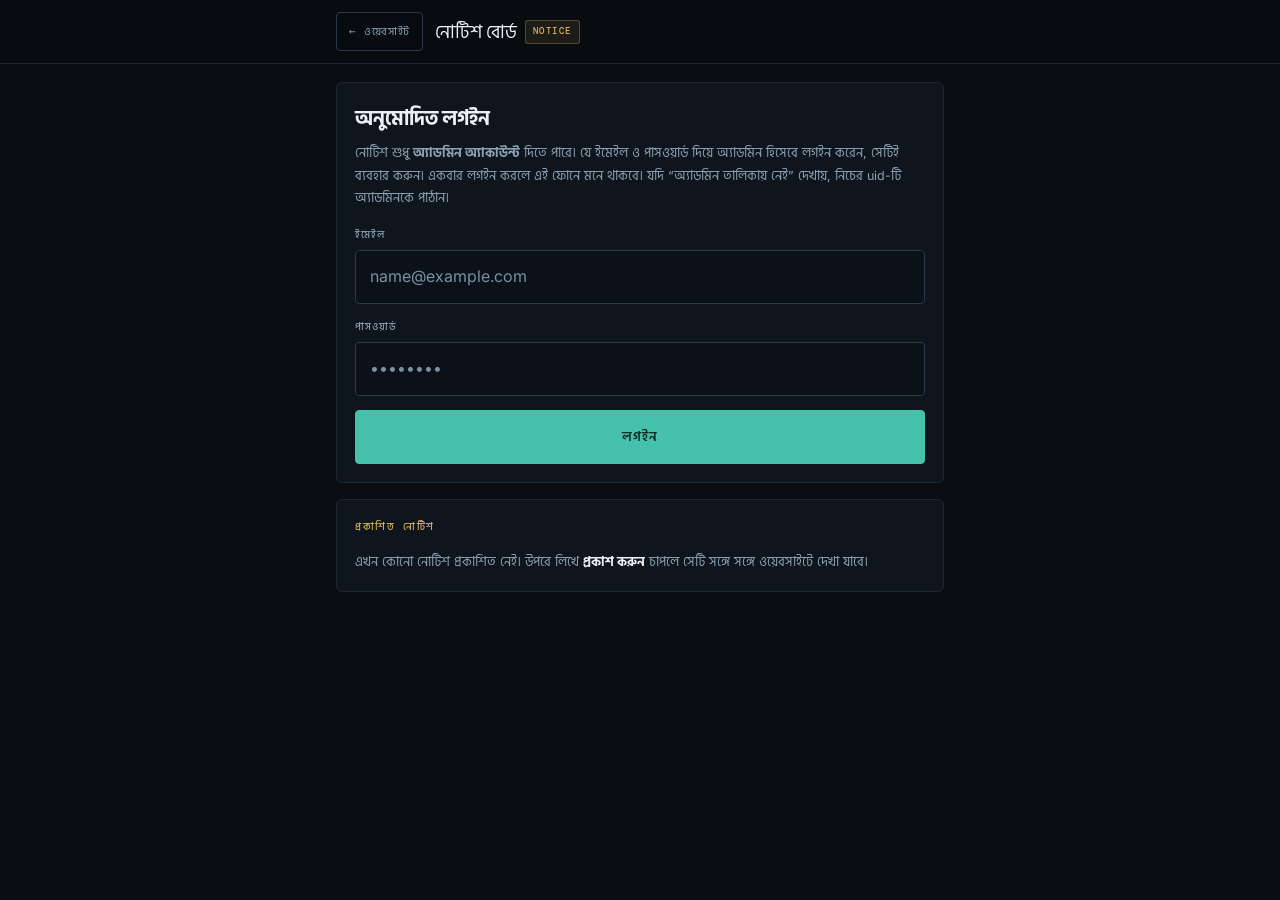
==== commit 7930d4af: "notice: admin-only publishing - the refusal now names the admin list and shows the uid; login hint u" ====
--- a/notice/index.html
+++ b/notice/index.html
@@ -139,8 +139,9 @@
   <section class="nb-card" id="nbLogin" hidden>
     <h1>অনুমোদিত লগইন</h1>
     <p class="nb-hint">
-      শুধু প্রতিষ্ঠানের অনুমোদিত (approved) অ্যাকাউন্ট নোটিশ দিতে পারবে। অ্যাডমিন প্যানেলে যে ইমেইল ও
-      পাসওয়ার্ড দিয়ে লগইন করেন, সেটিই ব্যবহার করুন। একবার লগইন করলে এই ফোনে মনে থাকবে।
+      নোটিশ শুধু <b>অ্যাডমিন অ্যাকাউন্ট</b> দিতে পারে। যে ইমেইল ও পাসওয়ার্ড দিয়ে অ্যাডমিন হিসেবে লগইন
+      করেন, সেটিই ব্যবহার করুন। একবার লগইন করলে এই ফোনে মনে থাকবে। যদি “অ্যাডমিন তালিকায় নেই” দেখায়,
+      নিচের uid-টি অ্যাডমিনকে পাঠান।
     </p>
     <label>ইমেইল
       <input id="nbEmail" type="email" inputmode="email" autocomplete="username" autocapitalize="off" spellcheck="false" placeholder="name@example.com">
@@ -183,6 +184,6 @@
 </main>
 
 <script src="../assets/js/site-links.js"></script>
-<script src="../assets/js/notice-board.js?v=20261029"></script>
+<script src="../assets/js/notice-board.js?v=20261029b"></script>
 </body>
 </html>
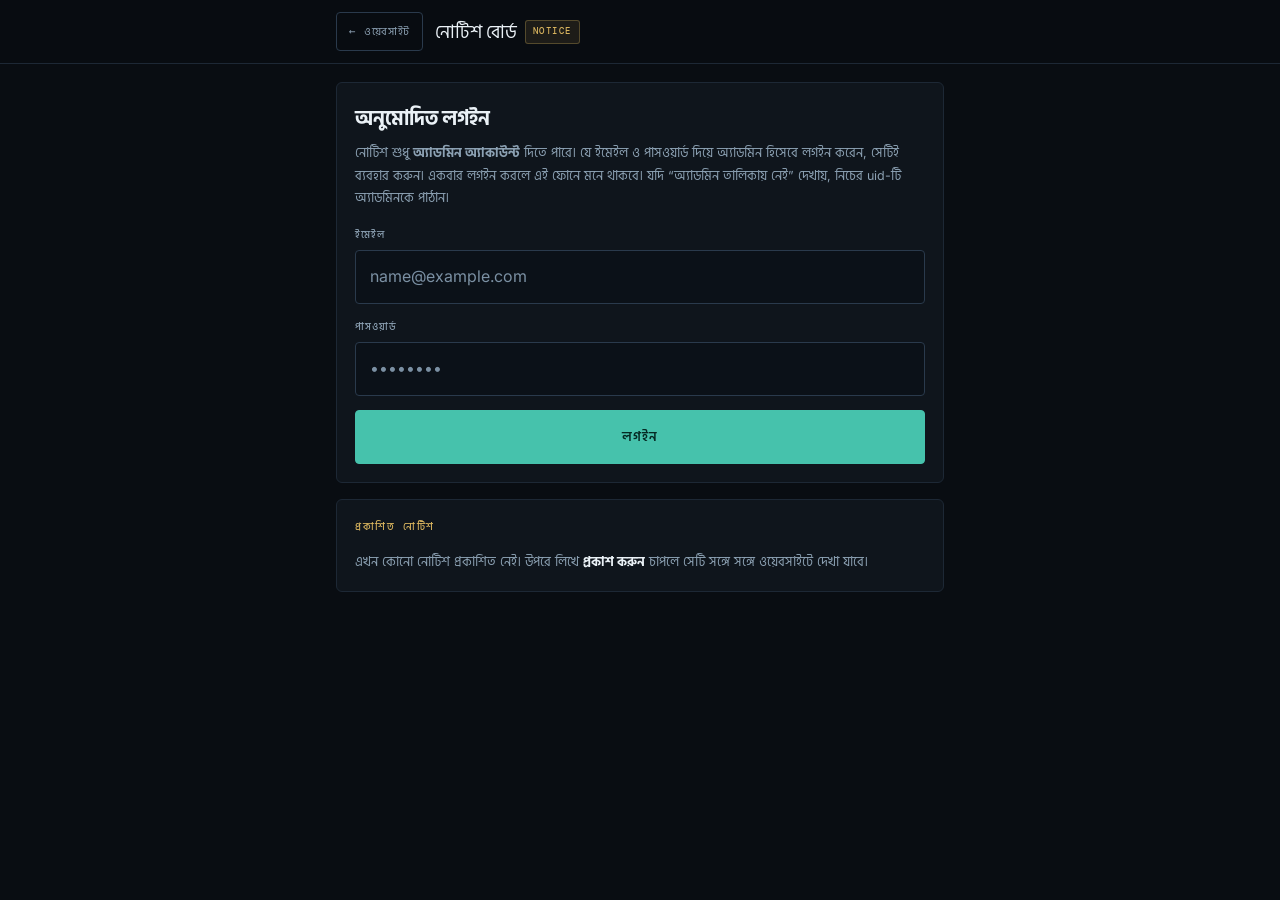
==== commit 4f3a4d9f: "notice: show the deadline in the public bar as a Bangla date (shori: 5 January 2027); version site.j" ====
--- a/notice/index.html
+++ b/notice/index.html
@@ -10,7 +10,7 @@
 <link rel="preconnect" href="https://fonts.googleapis.com">
 <link rel="preconnect" href="https://fonts.gstatic.com" crossorigin>
 <link href="https://fonts.googleapis.com/css2?family=DM+Mono:wght@400;500&family=Hind+Siliguri:wght@400;500;600;700&family=Inter+Tight:wght@500;600;700&family=Inter:wght@400;500;600&display=swap" rel="stylesheet">
-<link rel="stylesheet" href="../assets/css/site.css?v=20261029m">
+<link rel="stylesheet" href="../assets/css/site.css?v=20261029n">
 <style>
   /* ── the notice board page — phone first, one column, big targets ── */
   .nb-page{min-height:100vh; background:var(--bg)}
@@ -183,7 +183,7 @@
 
 </main>
 
-<script src="../assets/js/site-links.js"></script>
-<script src="../assets/js/notice-board.js?v=20261029b"></script>
+<script src="../assets/js/site-links.js?v=20261029m"></script>
+<script src="../assets/js/notice-board.js?v=20261029c"></script>
 </body>
 </html>
--- a/assets/css/site.css
+++ b/assets/css/site.css
@@ -1339,9 +1339,17 @@
 .notice-tag.is-open{color:var(--teal); border-color:var(--teal-edge); background:var(--teal-bg)}
 .notice-tag.is-warn{color:var(--amber); border-color:var(--amber-edge); background:var(--amber-bg)}
 .notice-text{font-size:13.5px; line-height:1.7; color:var(--body); min-width:0}
+/* the deadline the authority chose — always shown when one was set */
+.notice-when{
+  flex:0 0 auto; margin-left:auto; white-space:nowrap;
+  font-family:var(--font-mono); font-size:10px; letter-spacing:.08em; text-transform:uppercase;
+  color:var(--muted); background:var(--surface); border:1px solid var(--border);
+  border-radius:var(--r-tag); padding:3px 8px;
+}
 @media (max-width:560px){
   .notice-bar .notice-row{padding:9px 14px; align-items:flex-start; gap:9px}
   .notice-text{font-size:12.5px}
+  .notice-when{margin-left:0}
 }
 
 /* ── Reduced motion ─────────────────────────────────── */
